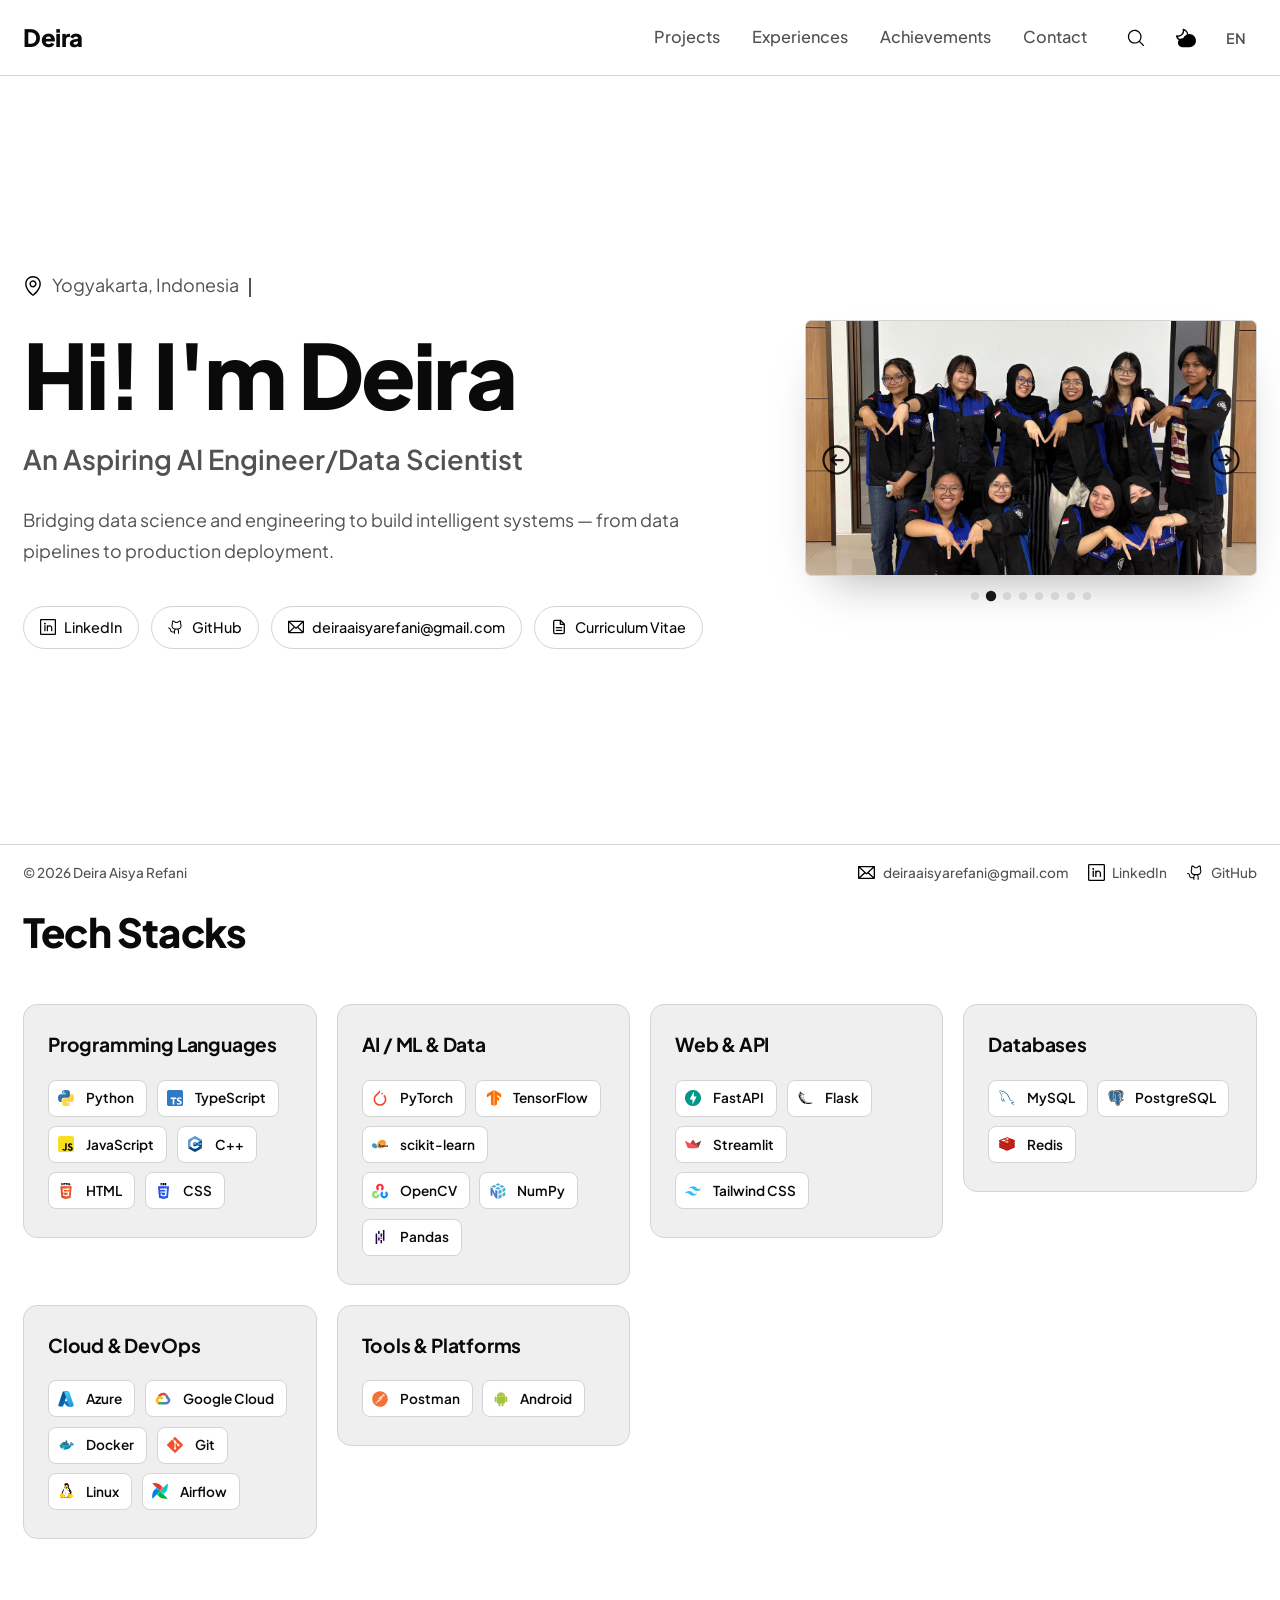
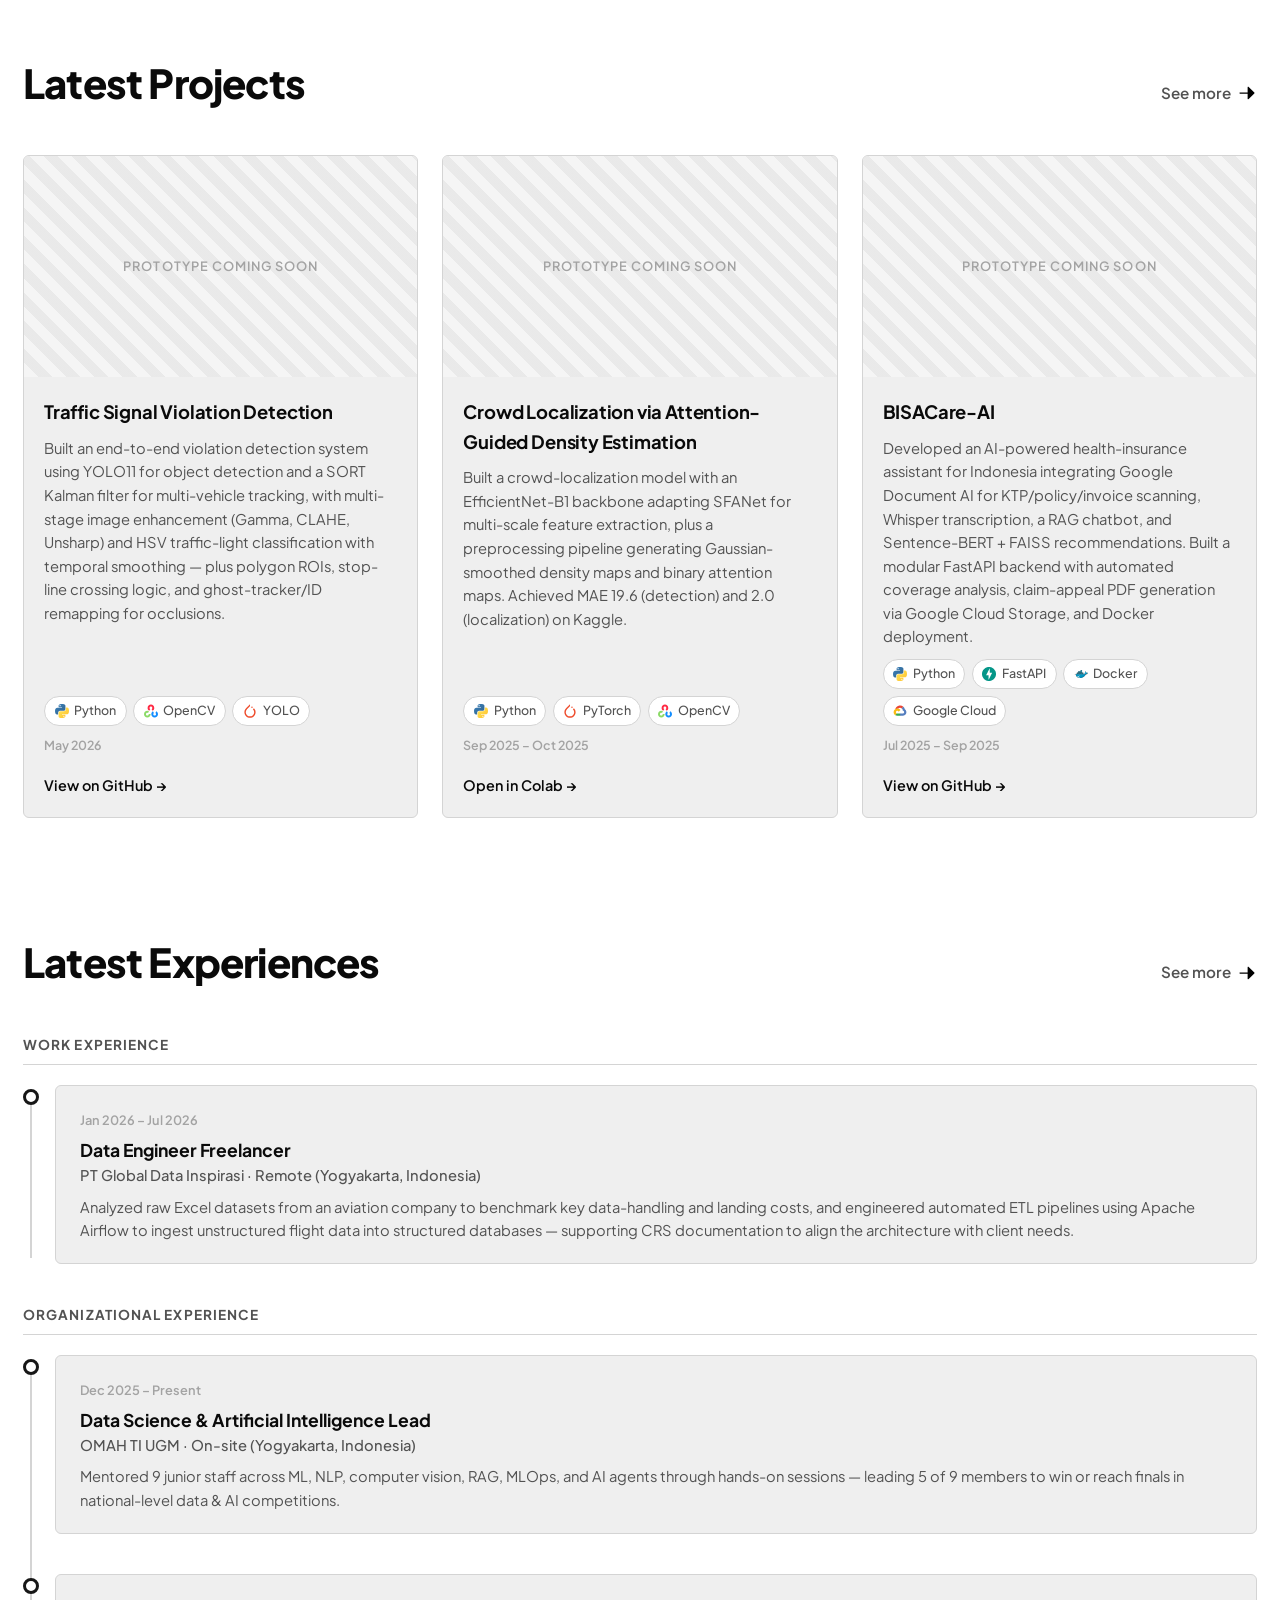
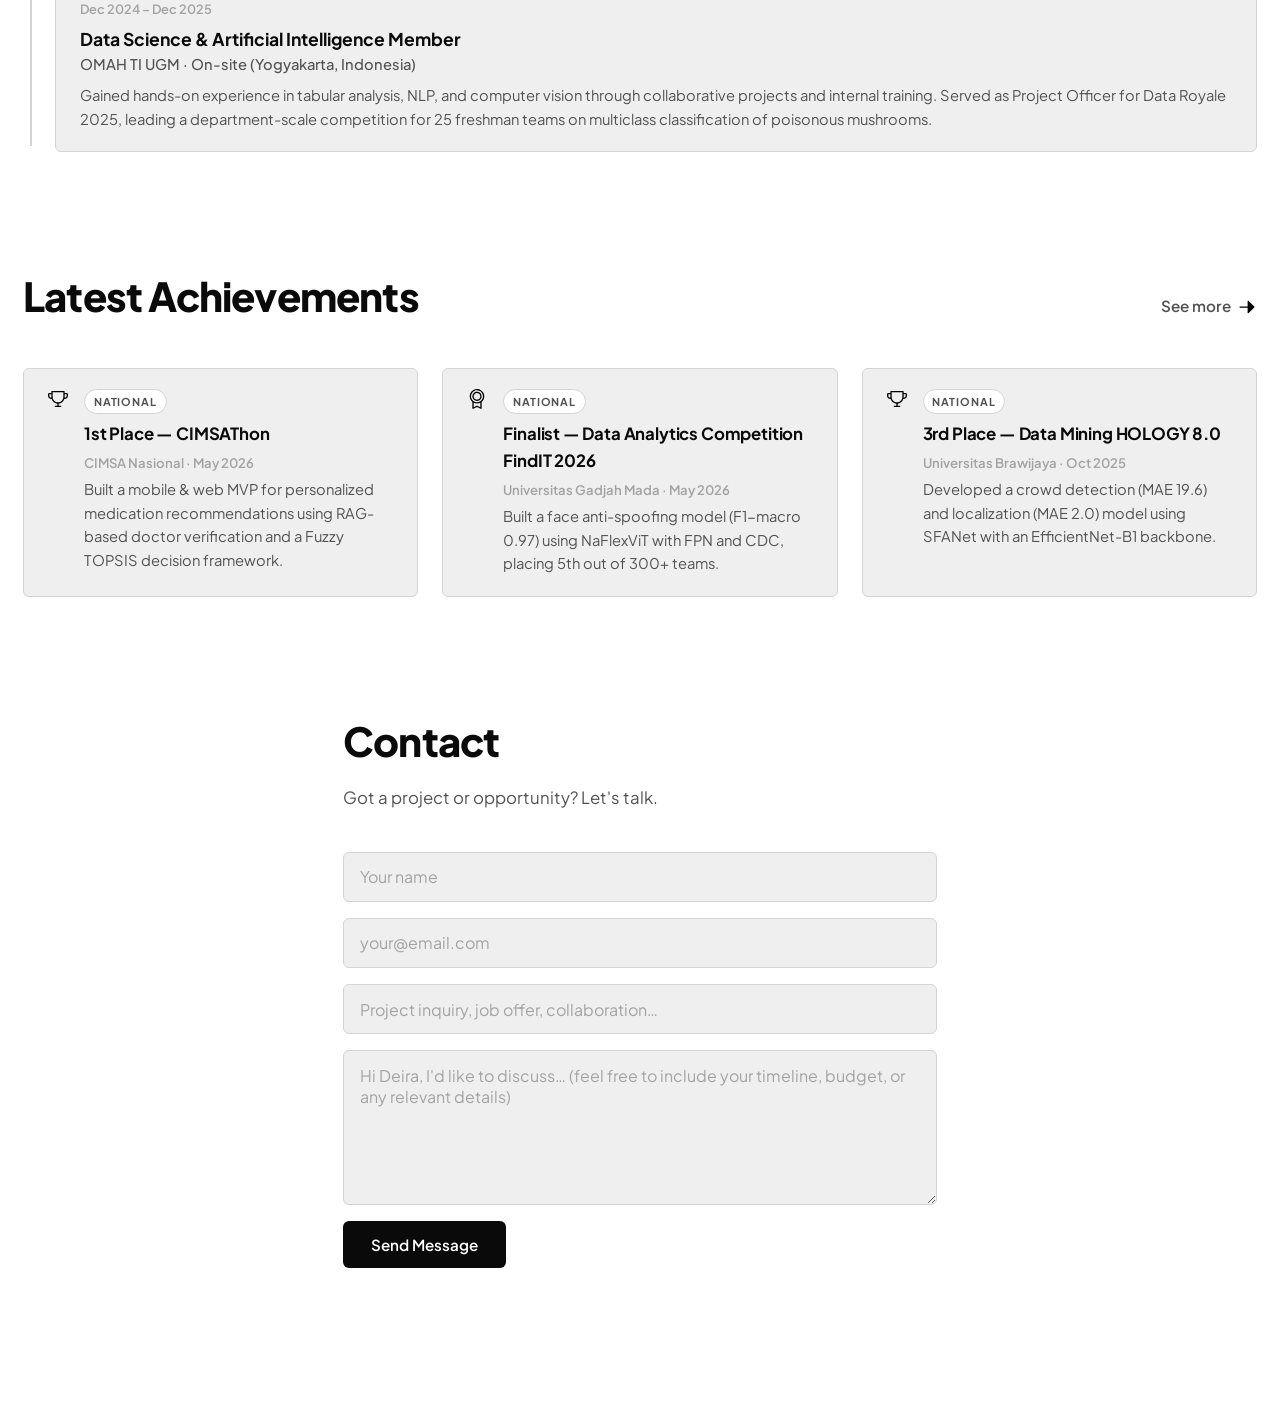
==== index.html @ 77d7d7da "initial commit" ====
<!DOCTYPE html>
<html lang="en">
<head>
  <meta charset="UTF-8" />
  <meta name="viewport" content="width=device-width, initial-scale=1.0" />
  <title>Deira's Portfolio</title>
  <meta name="description" content="Portfolio of Deira Aisyarefani, an aspiring AI Engineer / Data Scientist bridging data science and engineering." />

  <!-- Fonts -->
  <link rel="preconnect" href="https://fonts.googleapis.com" />
  <link rel="preconnect" href="https://fonts.gstatic.com" crossorigin />
  <link href="https://fonts.googleapis.com/css2?family=Plus+Jakarta+Sans:wght@400;500;600;700;800&display=swap" rel="stylesheet" />

  <!-- Styles -->
  <link rel="stylesheet" href="styles/base.css" />
  <link rel="stylesheet" href="styles/navbar.css" />
  <link rel="stylesheet" href="styles/hero.css" />
  <link rel="stylesheet" href="styles/techstack.css" />
  <link rel="stylesheet" href="styles/projects.css" />
  <link rel="stylesheet" href="styles/experiences.css" />
  <link rel="stylesheet" href="styles/achievements.css" />
  <link rel="stylesheet" href="styles/contact.css" />
  <link rel="stylesheet" href="styles/search.css" />
</head>
<body>
  <!-- ===== Navbar ===== -->
  <header class="navbar">
    <nav class="navbar-inner">
      <a href="#hero" class="brand" data-i18n="nav.brand" data-scroll>Deira</a>

      <button class="hamburger" aria-label="Toggle menu" aria-expanded="false">
        <span></span><span></span><span></span>
      </button>

      <ul class="nav-links">
        <li><a href="#projects" data-i18n="nav.projects" data-scroll>Projects</a></li>
        <li><a href="#experiences" data-i18n="nav.experiences" data-scroll>Experiences</a></li>
        <li><a href="#achievements" data-i18n="nav.achievements" data-scroll>Achievements</a></li>
        <li><a href="#contact" data-i18n="nav.contact" data-scroll>Contact</a></li>
      </ul>

      <div class="nav-utils">
        <button class="icon-btn" id="search-toggle" aria-label="Search">
          <img src="assets/icons/search.svg" alt="" class="icon" />
        </button>
        <button class="icon-btn" id="theme-toggle" aria-label="Toggle dark mode">
          <img src="assets/icons/night-mode.svg" alt="" class="icon" id="theme-icon" />
        </button>
        <button class="lang-btn" id="lang-toggle" aria-label="Toggle language">EN</button>
      </div>
    </nav>
  </header>

  <!-- ===== Search overlay ===== -->
  <div class="search-overlay" id="search-overlay" hidden>
    <div class="search-box">
      <img src="assets/icons/search.svg" alt="" class="icon search-box-icon" />
      <input type="text" id="search-input" placeholder="Search the page…" data-i18n-attr="placeholder" data-i18n="search.placeholder" autocomplete="off" />
      <button class="icon-btn" id="search-close" aria-label="Close search">✕</button>
    </div>
    <p class="search-hint" id="search-hint"></p>
  </div>

  <!-- ===== Section mount points ===== -->
  <main>
    <div id="mount-hero"></div>
    <div id="mount-techstack"></div>
    <div id="mount-projects"></div>
    <div id="mount-experiences"></div>
    <div id="mount-achievements"></div>
    <div id="mount-contact"></div>
  </main>

  <!-- ===== Footer (fixed, like the navbar) ===== -->
  <footer class="footer">
    <div class="footer-inner">
      <p class="footer-credit">
        &copy; <span id="footer-year">2026</span> Deira Aisya Refani
      </p>
      <div class="footer-links">
        <a class="footer-link" href="mailto:deiraaisyarefani@gmail.com" aria-label="Email">
          <img src="assets/icons/envelope.svg" alt="" class="icon" />
          <span class="footer-link-label">deiraaisyarefani@gmail.com</span>
        </a>
        <a class="footer-link" href="https://linkedin.com/in/deira-aisyarefani" target="_blank" rel="noopener" aria-label="LinkedIn">
          <img src="assets/icons/linkedin-logo.svg" alt="" class="icon" />
          <span class="footer-link-label">LinkedIn</span>
        </a>
        <a class="footer-link" href="https://github.com/deiraaisya" target="_blank" rel="noopener" aria-label="GitHub">
          <img src="assets/icons/github-logo.svg" alt="" class="icon" />
          <span class="footer-link-label">GitHub</span>
        </a>
      </div>
    </div>
  </footer>

  <!-- Scripts -->
  <script src="js/translations.js"></script>
  <script src="js/navbar.js"></script>
  <script src="js/search.js"></script>
  <script src="js/contact.js"></script>
  <script src="js/hero.js"></script>
  <script src="js/content.js"></script>
  <script src="js/main.js"></script>
</body>
</html>
---- styles/base.css ----
/* ===========================================================
   base.css — CSS variables, reset, typography, dark mode tokens
   =========================================================== */

:root {
  /* Light theme */
  --color-bg:            #ffffff;
  --color-bg-secondary:  #f5f5f5;
  --color-surface:       #efefef;
  --color-border:        #d4d4d4;
  --color-text-primary:  #0a0a0a;
  --color-text-secondary:#525252;
  --color-text-muted:    #a3a3a3;
  --color-accent:        #171717;

  /* Spacing / layout */
  --nav-height: 76px;
  --footer-height: 56px;
  --max-width: 1760px;
  --page-pad: clamp(1.25rem, 1.8vw, 2rem); /* shared horizontal gutter (navbar, sections, footer all align to this) */
  --section-pad-y: clamp(2.25rem, 5vw, 3.5rem);
  --radius: 6px;
  --radius-pill: 999px;

  /* Fluid type helpers */
  --fs-h2: clamp(1.75rem, 4vw, 2.5rem);

  --transition: 0.25s ease;

  font-family: "Plus Jakarta Sans", system-ui, -apple-system, sans-serif;
}

body.dark {
  --color-bg:            #0a0a0a;
  --color-bg-secondary:  #111111;
  --color-surface:       #1c1c1c;
  --color-border:        #2a2a2a;
  --color-text-primary:  #fafafa;
  --color-text-secondary:#a3a3a3;
  --color-text-muted:    #525252;
  --color-accent:        #e5e5e5;
}

/* ----- Reset ----- */
*,
*::before,
*::after {
  box-sizing: border-box;
  margin: 0;
  padding: 0;
}

html {
  scroll-behavior: smooth;
  scroll-padding-top: var(--nav-height);
}

body {
  background-color: var(--color-bg);
  color: var(--color-text-primary);
  font-size: 16px;
  line-height: 1.6;
  -webkit-font-smoothing: antialiased;
  transition: background-color var(--transition), color var(--transition);
  /* leave room for the fixed footer so content never hides behind it */
  padding-bottom: var(--footer-height);
}

img {
  display: block;
  max-width: 100%;
}

a {
  color: inherit;
  text-decoration: none;
}

ul {
  list-style: none;
}

button {
  font-family: inherit;
  cursor: pointer;
  border: none;
  background: none;
  color: inherit;
}

input,
textarea {
  font-family: inherit;
  font-size: inherit;
  color: inherit;
}

/* ----- Shared layout ----- */
section {
  scroll-margin-top: var(--nav-height);
  padding: var(--section-pad-y) 0;
}

.section-inner {
  max-width: var(--max-width);
  margin: 0 auto;
  padding: 0 var(--page-pad); /* same gutter as navbar-inner / footer-inner so left edges line up */
}

section:nth-of-type(even) {
  background-color: var(--color-bg-secondary);
}

.section-heading {
  font-size: var(--fs-h2);
  font-weight: 800;
  letter-spacing: -0.02em;
  margin-bottom: 2.5rem;
}

/* heading row: "Latest X" on the left, "See more →" on the right */
.section-head {
  display: flex;
  align-items: baseline;
  justify-content: space-between;
  gap: 1rem;
  flex-wrap: wrap;
  margin-bottom: 2.5rem;
}

.section-head .section-heading {
  margin-bottom: 0;
}

.see-more {
  display: inline-flex;
  align-items: center;
  gap: 0.4rem;
  font-size: 0.95rem;
  font-weight: 600;
  color: var(--color-text-secondary);
  transition: color var(--transition), gap var(--transition);
}

.see-more:hover {
  color: var(--color-text-primary);
  gap: 0.65rem;
}

.see-more-arrow {
  width: 16px;
  height: 16px;
}

/* ----- Standalone full pages (experiences / projects / achievements) ----- */
.page-header {
  padding-top: calc(var(--nav-height) + clamp(2rem, 6vw, 4rem));
}

.back-link {
  display: inline-flex;
  align-items: center;
  gap: 0.4rem;
  font-size: 0.9rem;
  font-weight: 600;
  color: var(--color-text-secondary);
  margin-bottom: 1rem;
  transition: color var(--transition), gap var(--transition);
}

.back-link:hover {
  color: var(--color-text-primary);
  gap: 0.6rem;
}

.back-arrow {
  width: 16px;
  height: 16px;
  transform: scaleX(-1); /* arrow-right flipped to point back */
}

.page-title {
  font-size: clamp(2.25rem, 5vw, 3.5rem);
  font-weight: 800;
  letter-spacing: -0.02em;
}

/* ----- Icons ----- */
.icon {
  width: 20px;
  height: 20px;
  /* SVGs are black; invert in dark mode so they read on dark bg */
}

body.dark .icon {
  filter: invert(1);
}

/* ----- Reveal animation (IntersectionObserver) ----- */
.reveal {
  opacity: 0;
  transform: translateY(24px);
  transition: opacity 0.6s ease, transform 0.6s ease;
}

.reveal.visible {
  opacity: 1;
  transform: none;
}

@media (prefers-reduced-motion: reduce) {
  html { scroll-behavior: auto; }
  .reveal { opacity: 1; transform: none; transition: none; }
}

/* ----- Search highlight ----- */
mark.search-hit {
  background: #fde047;
  color: #0a0a0a;
  border-radius: 2px;
  padding: 0 1px;
}

/* ----- Footer (fixed bar, like the navbar) ----- */
.footer {
  position: fixed;
  left: 0;
  right: 0;
  bottom: 0;
  z-index: 100;
  height: var(--footer-height);
  background-color: color-mix(in srgb, var(--color-bg) 70%, transparent);
  backdrop-filter: blur(12px);
  -webkit-backdrop-filter: blur(12px);
  border-top: 1px solid var(--color-border);
}

.footer-inner {
  max-width: var(--max-width);
  height: 100%;
  margin: 0 auto;
  padding: 0 var(--page-pad);
  display: flex;
  align-items: center;
  justify-content: space-between;
  gap: 1rem;
}

.footer-credit {
  font-size: 0.85rem;
  font-weight: 500;
  color: var(--color-text-secondary);
  white-space: nowrap;
}

.footer-links {
  display: flex;
  align-items: center;
  gap: 1.25rem;
}

.footer-link {
  display: inline-flex;
  align-items: center;
  gap: 0.45rem;
  font-size: 0.85rem;
  font-weight: 500;
  color: var(--color-text-secondary);
  transition: color var(--transition);
}

.footer-link:hover {
  color: var(--color-text-primary);
}

.footer-link .icon {
  width: 17px;
  height: 17px;
}

@media (max-width: 767px) {
  /* Drop the long email label; keep the icons so the bar stays slim on phones */
  .footer-credit { font-size: 0.78rem; white-space: normal; }
  .footer-links { gap: 1rem; }
  .footer-link .footer-link-label { display: none; }
}
---- styles/navbar.css ----
/* ===========================================================
   navbar.css
   =========================================================== */

.navbar {
  position: fixed;
  top: 0;
  left: 0;
  right: 0;
  z-index: 100;
  height: var(--nav-height);
  background-color: color-mix(in srgb, var(--color-bg) 70%, transparent);
  backdrop-filter: blur(12px);
  -webkit-backdrop-filter: blur(12px);
  border-bottom: 1px solid var(--color-border);
}

.navbar-inner {
  max-width: var(--max-width);
  height: 100%;
  margin: 0 auto;
  padding: 0 var(--page-pad);
  display: flex;
  align-items: center;
  gap: 1.75rem;
}

.brand {
  font-size: 1.5rem;
  font-weight: 800;
  letter-spacing: -0.02em;
  margin-right: auto;
}

.nav-links {
  display: flex;
  gap: 2rem;
}

.nav-links a {
  font-size: 1.02rem;
  font-weight: 500;
  color: var(--color-text-secondary);
  transition: color var(--transition);
  position: relative;
}

.nav-links a:hover {
  color: var(--color-text-primary);
}

.nav-links a.active {
  color: var(--color-text-primary);
}

.nav-links a.active::after {
  content: "";
  position: absolute;
  left: 0;
  right: 0;
  bottom: -6px;
  height: 2px;
  background: var(--color-accent);
  border-radius: 2px;
}

.nav-utils {
  display: flex;
  align-items: center;
  gap: 0.5rem;
}

.icon-btn {
  display: inline-flex;
  align-items: center;
  justify-content: center;
  width: 42px;
  height: 42px;
  border-radius: var(--radius);
  transition: background-color var(--transition);
}

.icon-btn:hover {
  background-color: var(--color-surface);
}

.lang-btn {
  min-width: 42px;
  height: 42px;
  padding: 0 0.7rem;
  border-radius: var(--radius);
  font-size: 0.9rem;
  font-weight: 600;
  color: var(--color-text-secondary);
  transition: background-color var(--transition), color var(--transition);
}

.lang-btn:hover {
  background-color: var(--color-surface);
  color: var(--color-text-primary);
}

/* ----- Hamburger ----- */
.hamburger {
  display: none;
  flex-direction: column;
  justify-content: center;
  gap: 5px;
  width: 38px;
  height: 38px;
  order: 3;
}

.hamburger span {
  display: block;
  width: 20px;
  height: 2px;
  margin: 0 auto;
  background: var(--color-text-primary);
  border-radius: 2px;
  transition: transform var(--transition), opacity var(--transition);
}

.hamburger.open span:nth-child(1) { transform: translateY(7px) rotate(45deg); }
.hamburger.open span:nth-child(2) { opacity: 0; }
.hamburger.open span:nth-child(3) { transform: translateY(-7px) rotate(-45deg); }

/* ----- Mobile ----- */
@media (max-width: 767px) {
  .hamburger { display: flex; }

  .nav-links {
    position: fixed;
    top: var(--nav-height);
    left: 0;
    right: 0;
    flex-direction: column;
    gap: 0;
    background-color: var(--color-bg);
    border-bottom: 1px solid var(--color-border);
    padding: 0.5rem 0;
    transform: translateY(-150%);
    transition: transform 0.3s ease;
  }

  .nav-links.open {
    transform: translateY(0);
  }

  .nav-links li {
    padding: 0 var(--page-pad);
  }

  .nav-links a {
    display: block;
    padding: 0.75rem 0;
    font-size: 1rem;
  }

  .nav-links a.active::after { display: none; }
}
---- styles/hero.css ----
/* ===========================================================
   hero.css
   =========================================================== */

#hero {
  /* sit between the fixed navbar and the fixed footer, centered */
  min-height: calc(100vh - var(--footer-height));
  display: flex;
  align-items: center;
  padding-top: calc(var(--nav-height) + clamp(2rem, 6vw, 4rem));
  padding-bottom: clamp(2rem, 6vw, 4rem);
}

.hero-grid {
  display: grid;
  grid-template-columns: 1.35fr 0.85fr;
  gap: clamp(2rem, 5vw, 5rem);
  align-items: center;
  width: 100%;
}

/* ----- Left column ----- */
.hero-location {
  display: inline-flex;
  align-items: center;
  gap: 0.55rem;
  font-size: clamp(1.05rem, 1.4vw, 1.25rem); /* match .hero-desc */
  color: var(--color-text-secondary);
  margin-bottom: 1.75rem;
  min-height: 1.4em; /* reserve space so the typing animation never shifts layout */
}

.hero-location .icon {
  width: 20px;
  height: 20px;
}

.typewriter {
  white-space: nowrap;
}

/* blinking caret next to the typed text */
.type-cursor {
  display: inline-block;
  width: 2px;
  height: 1.05em;
  margin-left: 1px;
  background: var(--color-text-secondary);
  transform: translateY(2px);
  animation: caret-blink 1s steps(1) infinite;
}

@keyframes caret-blink {
  0%, 50%   { opacity: 1; }
  51%, 100% { opacity: 0; }
}

.hero-greeting {
  font-size: clamp(2.75rem, 7vw, 5.75rem);
  font-weight: 800;
  line-height: 1.03;
  letter-spacing: -0.03em;
  margin-bottom: 1.1rem;
}

.hero-role {
  font-size: clamp(1.25rem, 2.4vw, 1.7rem);
  font-weight: 600;
  color: var(--color-text-secondary);
  margin-bottom: 1.5rem;
}

.hero-desc {
  font-size: clamp(1.05rem, 1.4vw, 1.25rem);
  font-weight: 400;
  line-height: 1.7;
  color: var(--color-text-secondary);
  max-width: 60ch;
  margin-bottom: 2.5rem;
}

.hero-pills {
  display: flex;
  flex-wrap: wrap;
  gap: 0.75rem;
}

.pill {
  display: inline-flex;
  align-items: center;
  gap: 0.5rem;
  padding: 0.55rem 1rem;
  border: 1px solid var(--color-border);
  border-radius: var(--radius-pill);
  font-size: 0.9rem;
  font-weight: 500;
  color: var(--color-text-primary);
  background-color: var(--color-bg);
  transition: background-color var(--transition), border-color var(--transition), transform var(--transition);
}

.pill:hover {
  background-color: var(--color-surface);
  border-color: var(--color-accent);
  transform: translateY(-2px);
}

.pill .icon {
  width: 16px;
  height: 16px;
}

.pill .pill-svg {
  width: 16px;
  height: 16px;
  color: var(--color-text-primary); /* inline SVG follows currentColor, so it adapts to dark mode */
}

/* ----- Right column: single-photo carousel ----- */
.hero-carousel {
  position: relative;
  width: 100%;
  max-width: 700px;
  margin-left: auto; /* keep the photo aligned to the right edge */
  outline: none;
}

.carousel-viewport {
  overflow: hidden;
  border-radius: var(--radius);
  border: 1px solid var(--color-border);
  box-shadow: 0 24px 48px -24px rgba(0, 0, 0, 0.35);
}

.carousel-track {
  display: flex;
  transition: transform 0.45s cubic-bezier(0.22, 0.61, 0.36, 1);
}

.carousel-slide {
  min-width: 100%;
  width: 100%;
  aspect-ratio: 16 / 9;
  object-fit: cover;
}

/* prev / next buttons (the arrow icon already carries its own circle) */
.carousel-btn {
  position: absolute;
  top: 50%;
  transform: translateY(-50%);
  width: 40px;
  height: 40px;
  display: flex;
  align-items: center;
  justify-content: center;
  border-radius: 50%;
  opacity: 0.85;
  transition: transform var(--transition), opacity var(--transition);
}

.carousel-btn .icon {
  width: 36px;
  height: 36px;
}

.carousel-btn:hover {
  opacity: 1;
  transform: translateY(-50%) scale(1.12);
}

.carousel-prev { left: 12px; }
.carousel-next { right: 12px; }

/* dots */
.carousel-dots {
  display: flex;
  justify-content: center;
  gap: 0.5rem;
  margin-top: 1rem;
}

.carousel-dot {
  width: 8px;
  height: 8px;
  border-radius: 50%;
  background-color: var(--color-border);
  transition: background-color var(--transition), transform var(--transition);
}

.carousel-dot.active {
  background-color: var(--color-accent);
  transform: scale(1.3);
}

/* ----- Responsive ----- */
@media (max-width: 767px) {
  #hero {
    min-height: auto;
    padding-top: calc(var(--nav-height) + 2rem);
  }

  .hero-grid {
    grid-template-columns: 1fr;
    gap: 2.5rem;
  }

  .carousel-btn {
    width: 36px;
    height: 36px;
    font-size: 1.25rem;
  }
}
---- styles/techstack.css ----
/* ===========================================================
   techstack.css — categorized tool logos, one box per category
   =========================================================== */

.techstack-groups {
  display: grid;
  grid-template-columns: repeat(auto-fit, minmax(260px, 1fr));
  gap: 1.25rem;
  align-items: start;
}

/* one category box/card */
.techstack-group {
  background-color: var(--color-surface);
  border: 1px solid var(--color-border);
  border-radius: 14px;
  padding: 1.5rem 1.5rem 1.75rem;
  transition: border-color var(--transition);
}

.techstack-group:hover {
  border-color: var(--color-accent);
}

.techstack-cat {
  font-size: 1.2rem;
  font-weight: 700;
  letter-spacing: -0.01em;
  color: var(--color-text-primary);
  margin-bottom: 1.25rem;
}

.tech-tiles {
  display: flex;
  flex-wrap: wrap;
  gap: 0.6rem;
}

/* one tool chip inside a box */
.tech-tile {
  display: inline-flex;
  align-items: center;
  gap: 0.55rem;
  padding: 0.4rem 0.75rem 0.4rem 0.4rem;
  background-color: var(--color-bg);
  border: 1px solid var(--color-border);
  border-radius: 8px;
  font-size: 0.85rem;
  font-weight: 600;
  color: var(--color-text-primary);
  transition: transform var(--transition), border-color var(--transition);
}

.tech-tile:hover {
  transform: translateY(-2px);
  border-color: var(--color-accent);
}

/* logo on a small white badge → readable in light AND dark mode,
   even for monochrome/black logos */
.tech-tile img {
  width: 22px;
  height: 22px;
  padding: 3px;
  background-color: #ffffff;
  border-radius: 5px;
  object-fit: contain;
  flex-shrink: 0;
}

@media (max-width: 767px) {
  .techstack-groups { gap: 1rem; }
  .techstack-group { padding: 1.25rem; }
  .tech-tile { font-size: 0.82rem; }
}
---- styles/projects.css ----
/* ===========================================================
   projects.css  (also styles the shared .card-grid)
   =========================================================== */

.card-grid {
  display: grid;
  grid-template-columns: repeat(auto-fill, minmax(280px, 1fr));
  gap: 1.5rem;
}

/* "Latest" grids on the home page: the few newest items fill the full width */
.card-grid--latest {
  grid-template-columns: repeat(3, 1fr);
}

@media (max-width: 900px) {
  .card-grid--latest { grid-template-columns: repeat(2, 1fr); }
}

@media (max-width: 600px) {
  .card-grid--latest { grid-template-columns: 1fr; }
}

/* ----- Project card ----- */
.project-card {
  display: flex;
  flex-direction: column;
  background-color: var(--color-surface);
  border: 1px solid var(--color-border);
  border-radius: var(--radius);
  overflow: hidden;
  transition: transform var(--transition), border-color var(--transition), box-shadow var(--transition);
}

.project-card:hover {
  transform: translateY(-4px);
  border-color: var(--color-accent);
  box-shadow: 0 12px 24px -12px rgba(0, 0, 0, 0.25);
}

.card-thumb {
  aspect-ratio: 16 / 9;
  overflow: hidden;
  background-color: var(--color-bg-secondary);
}

.card-thumb img {
  width: 100%;
  height: 100%;
  object-fit: cover;
}

/* placeholder thumbnail until a real prototype photo is added */
.card-thumb--soon {
  display: flex;
  align-items: center;
  justify-content: center;
  color: var(--color-text-muted);
  font-size: 0.8rem;
  font-weight: 600;
  text-transform: uppercase;
  letter-spacing: 0.08em;
  background-image: repeating-linear-gradient(
    45deg,
    transparent,
    transparent 10px,
    color-mix(in srgb, var(--color-border) 35%, transparent) 10px,
    color-mix(in srgb, var(--color-border) 35%, transparent) 20px
  );
}

.card-body {
  display: flex;
  flex-direction: column;
  gap: 0.65rem;
  padding: 1.25rem;
  flex: 1;
}

.card-title {
  font-size: 1.15rem;
  font-weight: 700;
  letter-spacing: -0.01em;
}

.card-desc {
  font-size: 0.92rem;
  color: var(--color-text-secondary);
}

.card-tags {
  display: flex;
  flex-wrap: wrap;
  gap: 0.4rem;
  margin-top: auto;
}

.tag {
  display: inline-flex;
  align-items: center;
  gap: 0.35rem;
  padding: 0.25rem 0.6rem;
  font-size: 0.78rem;
  font-weight: 500;
  color: var(--color-text-secondary);
  background-color: var(--color-bg);
  border: 1px solid var(--color-border);
  border-radius: var(--radius-pill);
}

.tag img {
  width: 14px;
  height: 14px;
}

.card-date {
  font-size: 0.78rem;
  font-weight: 600;
  color: var(--color-text-muted);
}

.card-link {
  margin-top: 0.5rem;
  font-size: 0.9rem;
  font-weight: 600;
  color: var(--color-text-primary);
  transition: gap var(--transition);
}

.card-link:hover {
  text-decoration: underline;
}

/* ----- Empty placeholder (shown when no cards yet) ----- */
.empty-note {
  grid-column: 1 / -1;
  padding: 3rem 1.5rem;
  text-align: center;
  color: var(--color-text-muted);
  border: 1px dashed var(--color-border);
  border-radius: var(--radius);
  font-size: 0.95rem;
}
---- styles/experiences.css ----
/* ===========================================================
   experiences.css — vertical timeline
   =========================================================== */

.exp-subsection {
  max-width: none; /* fill the full section width on desktop */
  margin: 0 0 2.5rem;
}

.exp-subsection:last-child {
  margin-bottom: 0;
}

.exp-subhead {
  font-size: 0.85rem;
  font-weight: 700;
  text-transform: uppercase;
  letter-spacing: 0.08em;
  color: var(--color-text-secondary);
  margin-bottom: 1.25rem;
  padding-bottom: 0.5rem;
  border-bottom: 1px solid var(--color-border);
}

.timeline {
  position: relative;
  margin: 0 auto;
  padding-left: 2rem;
}

/* the vertical line */
.timeline::before {
  content: "";
  position: absolute;
  top: 6px;
  bottom: 6px;
  left: 7px;
  width: 2px;
  background-color: var(--color-border);
}

.timeline-item {
  position: relative;
  padding-bottom: 2.5rem;
}

.timeline-item:last-child {
  padding-bottom: 0;
}

.timeline-dot {
  position: absolute;
  left: -2rem;
  top: 4px;
  width: 16px;
  height: 16px;
  border-radius: 50%;
  background-color: var(--color-bg);
  border: 3px solid var(--color-accent);
  z-index: 1;
}

.timeline-content {
  background-color: var(--color-surface);
  border: 1px solid var(--color-border);
  border-radius: var(--radius);
  padding: 1.25rem 1.5rem;
  transition: border-color var(--transition);
}

.timeline-content:hover {
  border-color: var(--color-accent);
}

.timeline-date {
  display: inline-block;
  font-size: 0.8rem;
  font-weight: 600;
  color: var(--color-text-muted);
  margin-bottom: 0.35rem;
}

.timeline-title {
  font-size: 1.1rem;
  font-weight: 700;
}

.timeline-org {
  font-size: 0.92rem;
  font-weight: 500;
  color: var(--color-text-secondary);
  margin-bottom: 0.5rem;
}

.timeline-desc {
  font-size: 0.92rem;
  color: var(--color-text-secondary);
}

.timeline .empty-note {
  border: 1px dashed var(--color-border);
}
---- styles/achievements.css ----
/* ===========================================================
   achievements.css — card grid (variant of .card-grid)
   =========================================================== */

.achievement-card {
  display: flex;
  gap: 1rem;
  background-color: var(--color-surface);
  border: 1px solid var(--color-border);
  border-radius: var(--radius);
  padding: 1.25rem 1.5rem;
  transition: transform var(--transition), border-color var(--transition);
}

.achievement-card:hover {
  transform: translateY(-4px);
  border-color: var(--color-accent);
}

.achievement-icon {
  font-size: 1.75rem;
  line-height: 1;
  flex-shrink: 0;
}

.achievement-body {
  display: flex;
  flex-direction: column;
  gap: 0.3rem;
}

.achievement-badge {
  align-self: flex-start;
  margin-bottom: 0.15rem;
  padding: 0.15rem 0.55rem;
  font-size: 0.68rem;
  font-weight: 700;
  text-transform: uppercase;
  letter-spacing: 0.08em;
  color: var(--color-text-secondary);
  background-color: var(--color-bg);
  border: 1px solid var(--color-border);
  border-radius: var(--radius-pill);
}

.achievement-title {
  font-size: 1.05rem;
  font-weight: 700;
  letter-spacing: -0.01em;
}

.achievement-org {
  font-size: 0.82rem;
  font-weight: 600;
  color: var(--color-text-muted);
}

.achievement-desc {
  font-size: 0.92rem;
  color: var(--color-text-secondary);
}
---- styles/contact.css ----
/* ===========================================================
   contact.css
   =========================================================== */

.contact-inner {
  max-width: 640px;
  margin: 0 auto;
  text-align: left;
}

.contact-sub {
  font-size: 1.05rem;
  color: var(--color-text-secondary);
  margin-top: -1.75rem;
  margin-bottom: 2.5rem;
}

.contact-form {
  display: flex;
  flex-direction: column;
  gap: 1rem;
  text-align: left;
}

.contact-form input,
.contact-form textarea {
  width: 100%;
  padding: 0.85rem 1rem;
  background-color: var(--color-surface);
  border: 1px solid var(--color-border);
  border-radius: var(--radius);
  transition: border-color var(--transition), box-shadow var(--transition);
  resize: vertical;
}

.contact-form input::placeholder,
.contact-form textarea::placeholder {
  color: var(--color-text-muted);
}

.contact-form input:focus,
.contact-form textarea:focus {
  outline: none;
  border-color: var(--color-accent);
  box-shadow: 0 0 0 3px color-mix(in srgb, var(--color-accent) 15%, transparent);
}

.contact-submit {
  align-self: flex-start;
  padding: 0.85rem 1.75rem;
  background-color: var(--color-text-primary);
  color: var(--color-bg);
  border-radius: var(--radius);
  font-size: 0.95rem;
  font-weight: 600;
  transition: opacity var(--transition), transform var(--transition);
}

.contact-submit:hover {
  opacity: 0.85;
  transform: translateY(-2px);
}

.contact-submit:disabled {
  opacity: 0.5;
  cursor: not-allowed;
  transform: none;
}

/* status message */
.form-status {
  font-size: 0.9rem;
  font-weight: 500;
  min-height: 1.2rem;
}

.form-status.success { color: #16a34a; }
.form-status.error   { color: #dc2626; }
---- styles/search.css ----
/* ===========================================================
   search.css — search overlay
   =========================================================== */

.search-overlay {
  position: fixed;
  top: 0;
  left: 0;
  right: 0;
  z-index: 200;
  background-color: color-mix(in srgb, var(--color-bg) 92%, transparent);
  backdrop-filter: blur(8px);
  -webkit-backdrop-filter: blur(8px);
  border-bottom: 1px solid var(--color-border);
  padding: 1.5rem clamp(1.25rem, 5vw, 3rem) 2rem;
  animation: search-drop 0.2s ease;
}

.search-overlay[hidden] {
  display: none;
}

@keyframes search-drop {
  from { opacity: 0; transform: translateY(-12px); }
  to   { opacity: 1; transform: none; }
}

.search-box {
  max-width: var(--max-width);
  margin: 0 auto;
  display: flex;
  align-items: center;
  gap: 0.75rem;
  background-color: var(--color-surface);
  border: 1px solid var(--color-border);
  border-radius: var(--radius);
  padding: 0.75rem 1rem;
}

.search-box-icon {
  flex-shrink: 0;
}

#search-input {
  flex: 1;
  background: none;
  border: none;
  font-size: 1.05rem;
}

#search-input:focus {
  outline: none;
}

.search-hint {
  max-width: var(--max-width);
  margin: 0.75rem auto 0;
  font-size: 0.85rem;
  color: var(--color-text-secondary);
  min-height: 1.2rem;
}
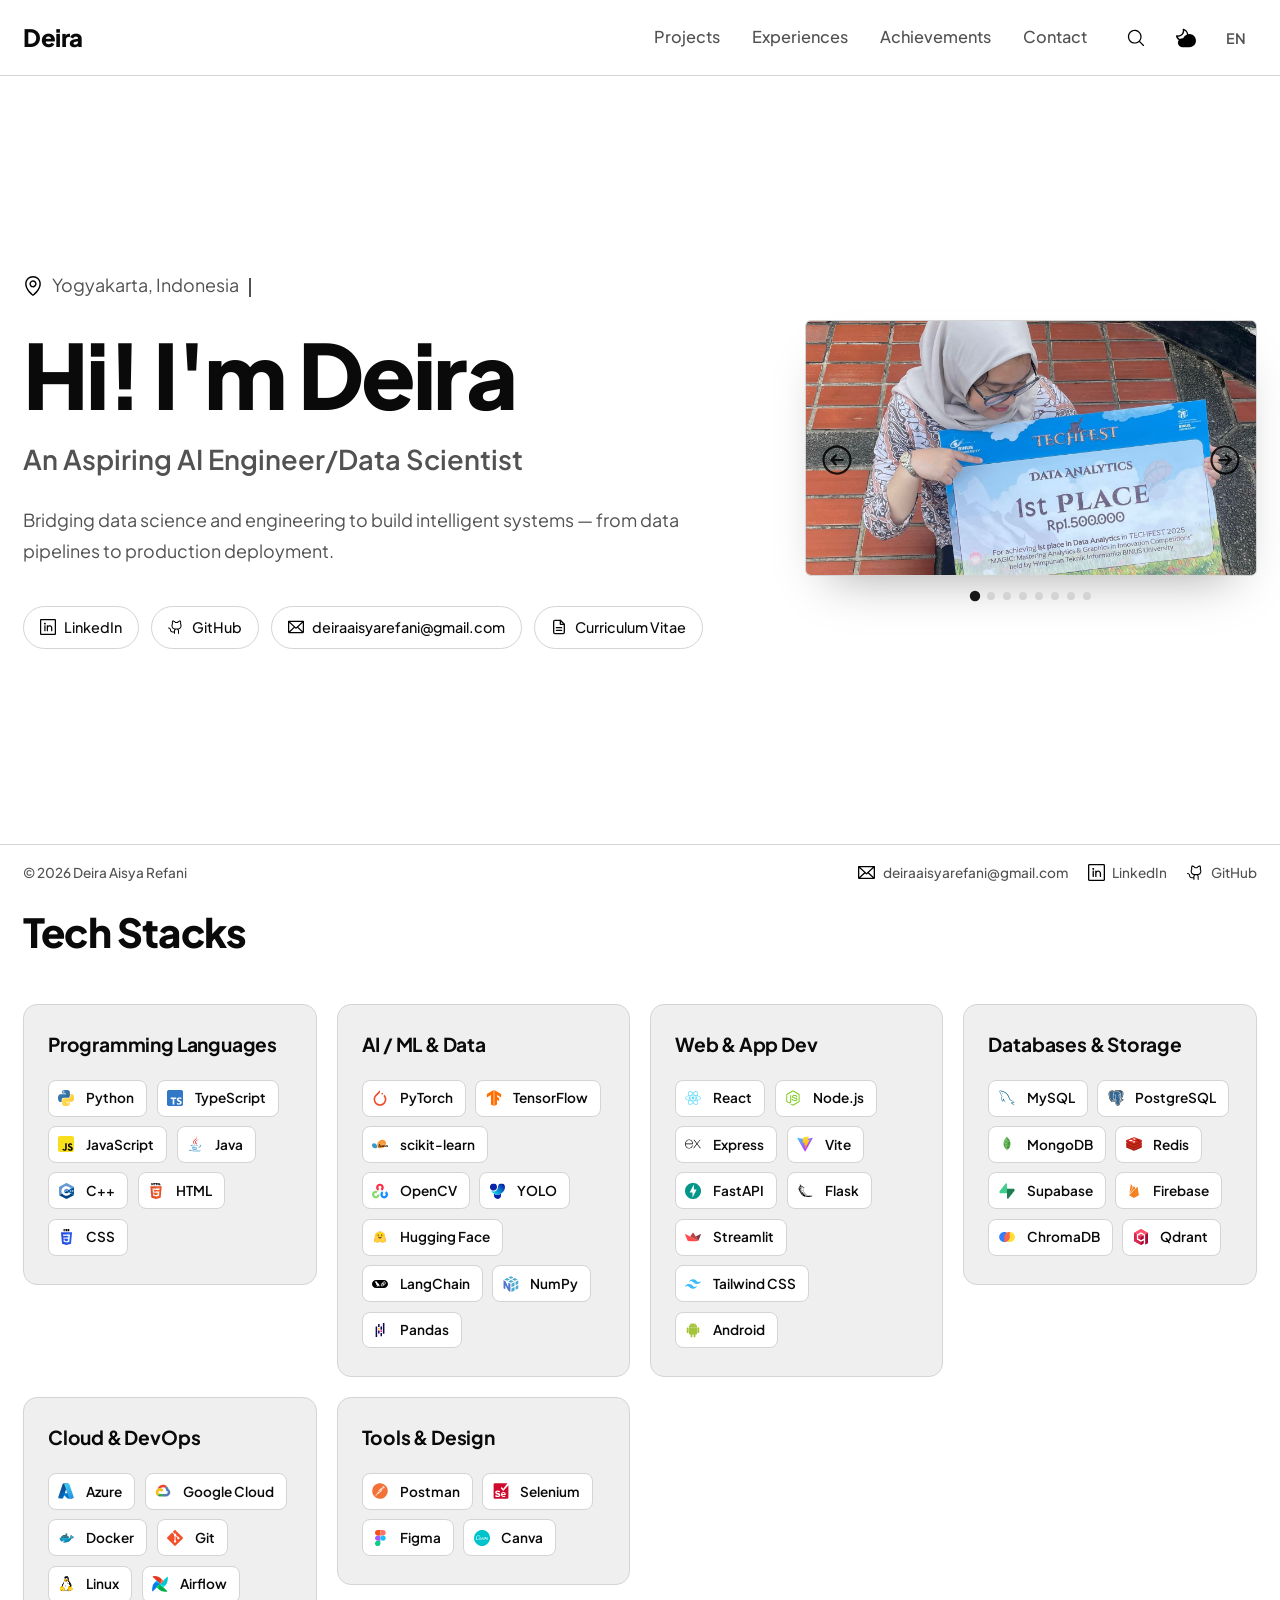
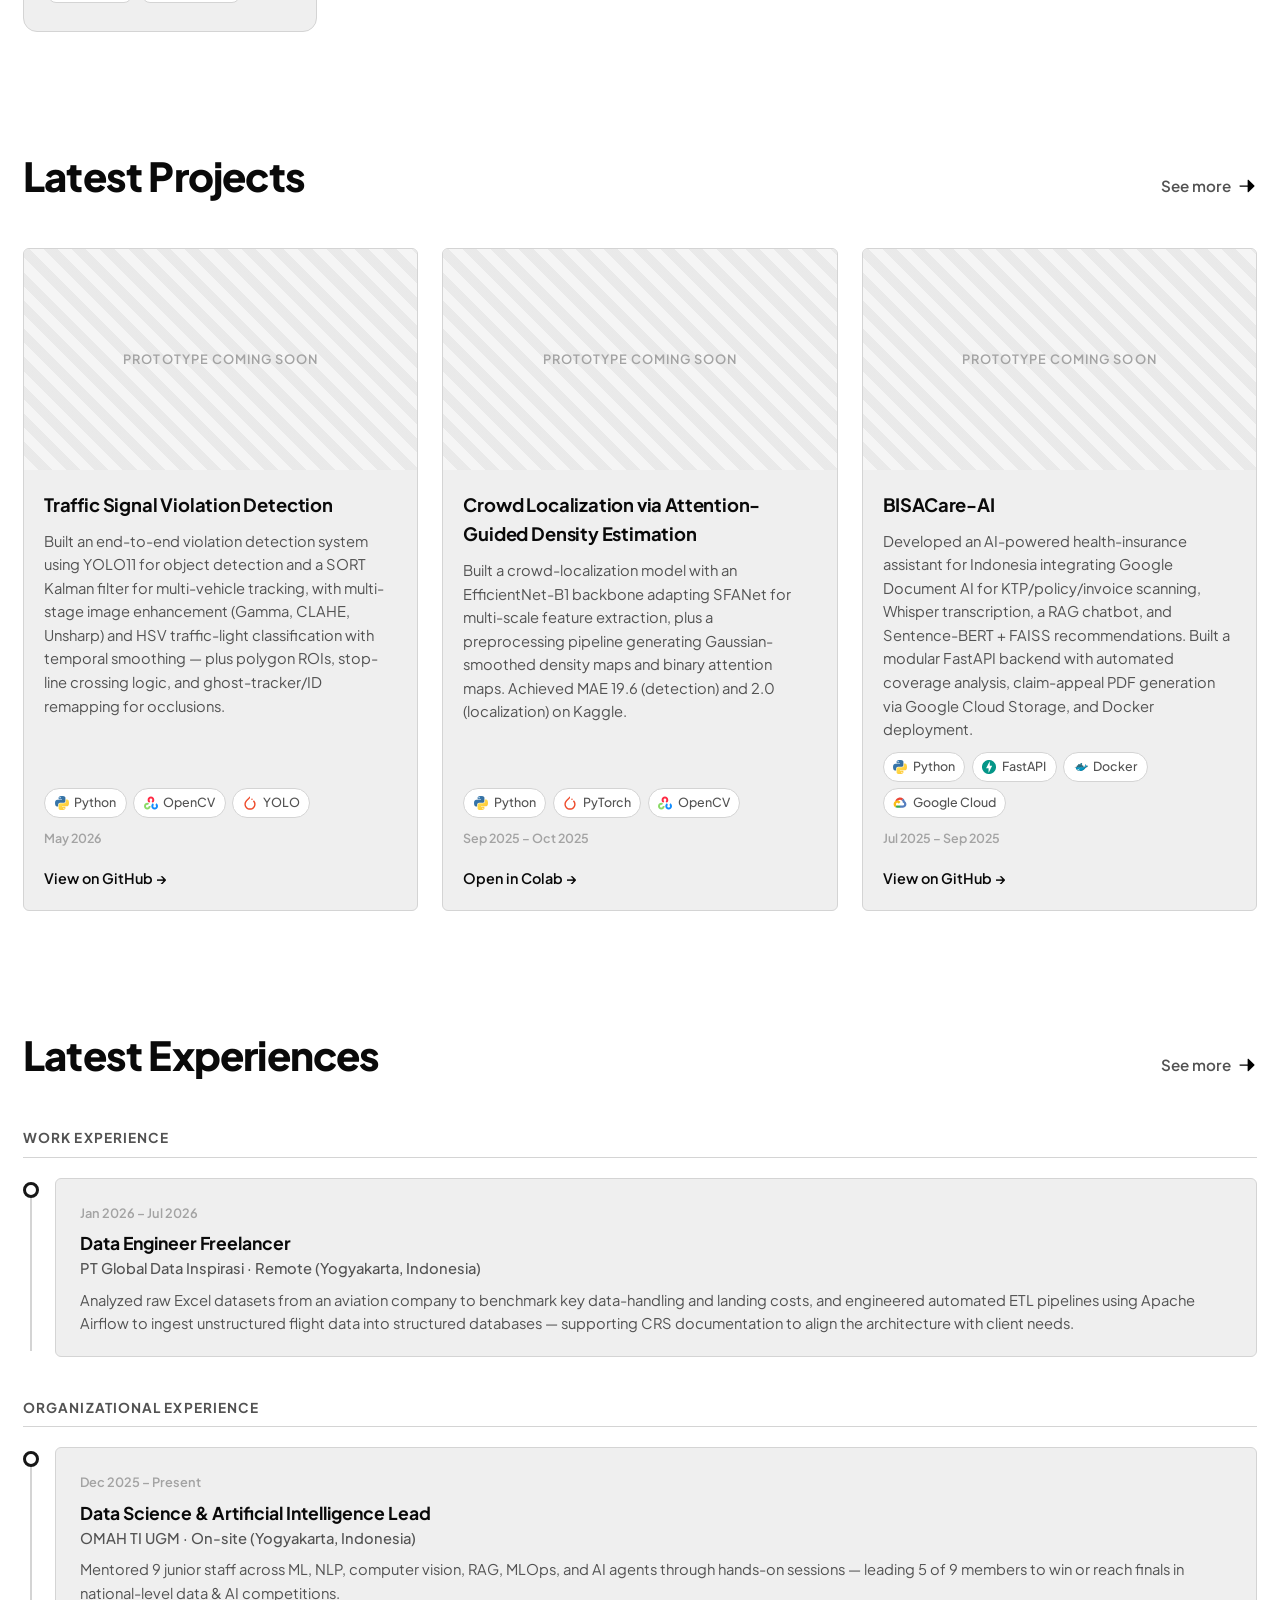
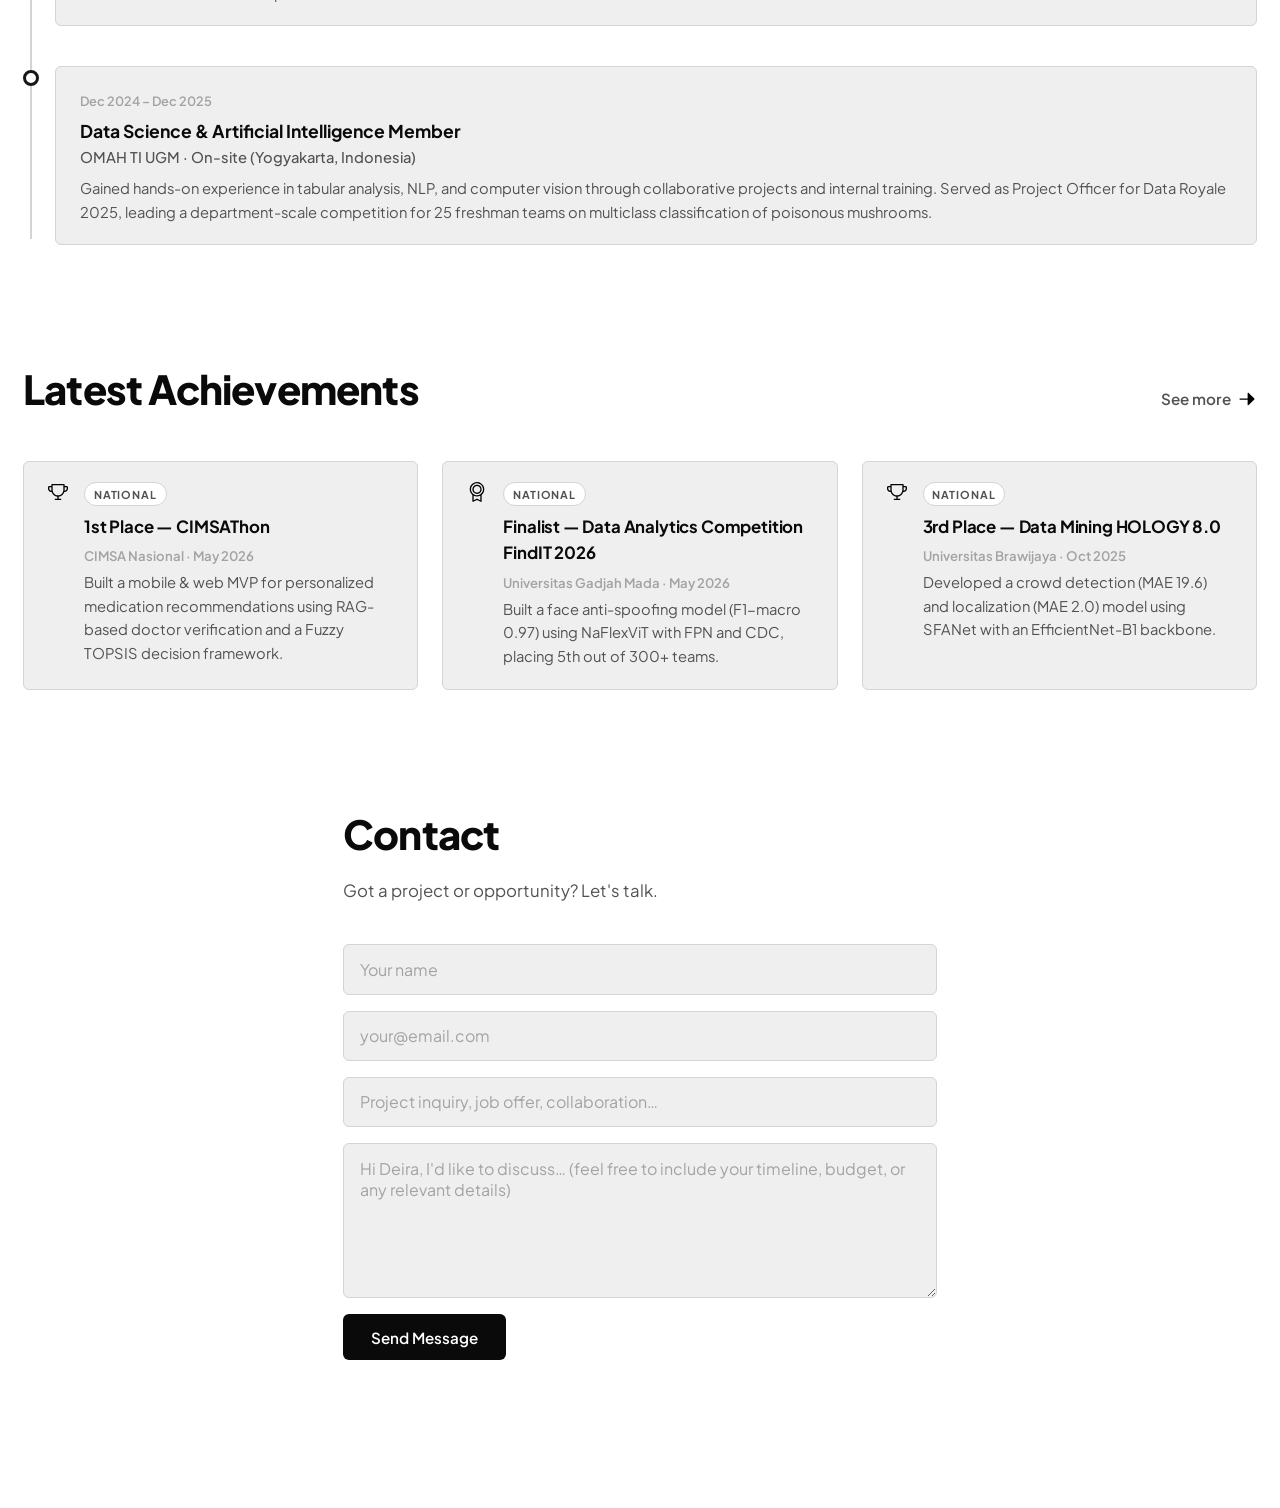
==== commit 4644503a: "feat: add tech stacks, link to social medias" ====
--- a/index.html
+++ b/index.html
@@ -82,11 +82,11 @@
           <img src="assets/icons/envelope.svg" alt="" class="icon" />
           <span class="footer-link-label">deiraaisyarefani@gmail.com</span>
         </a>
-        <a class="footer-link" href="https://linkedin.com/in/deira-aisyarefani" target="_blank" rel="noopener" aria-label="LinkedIn">
+        <a class="footer-link" href="https://linkedin.com/in/deiraaisyar" target="_blank" rel="noopener" aria-label="LinkedIn">
           <img src="assets/icons/linkedin-logo.svg" alt="" class="icon" />
           <span class="footer-link-label">LinkedIn</span>
         </a>
-        <a class="footer-link" href="https://github.com/deiraaisya" target="_blank" rel="noopener" aria-label="GitHub">
+        <a class="footer-link" href="https://github.com/deiraaisyar" target="_blank" rel="noopener" aria-label="GitHub">
           <img src="assets/icons/github-logo.svg" alt="" class="icon" />
           <span class="footer-link-label">GitHub</span>
         </a>
